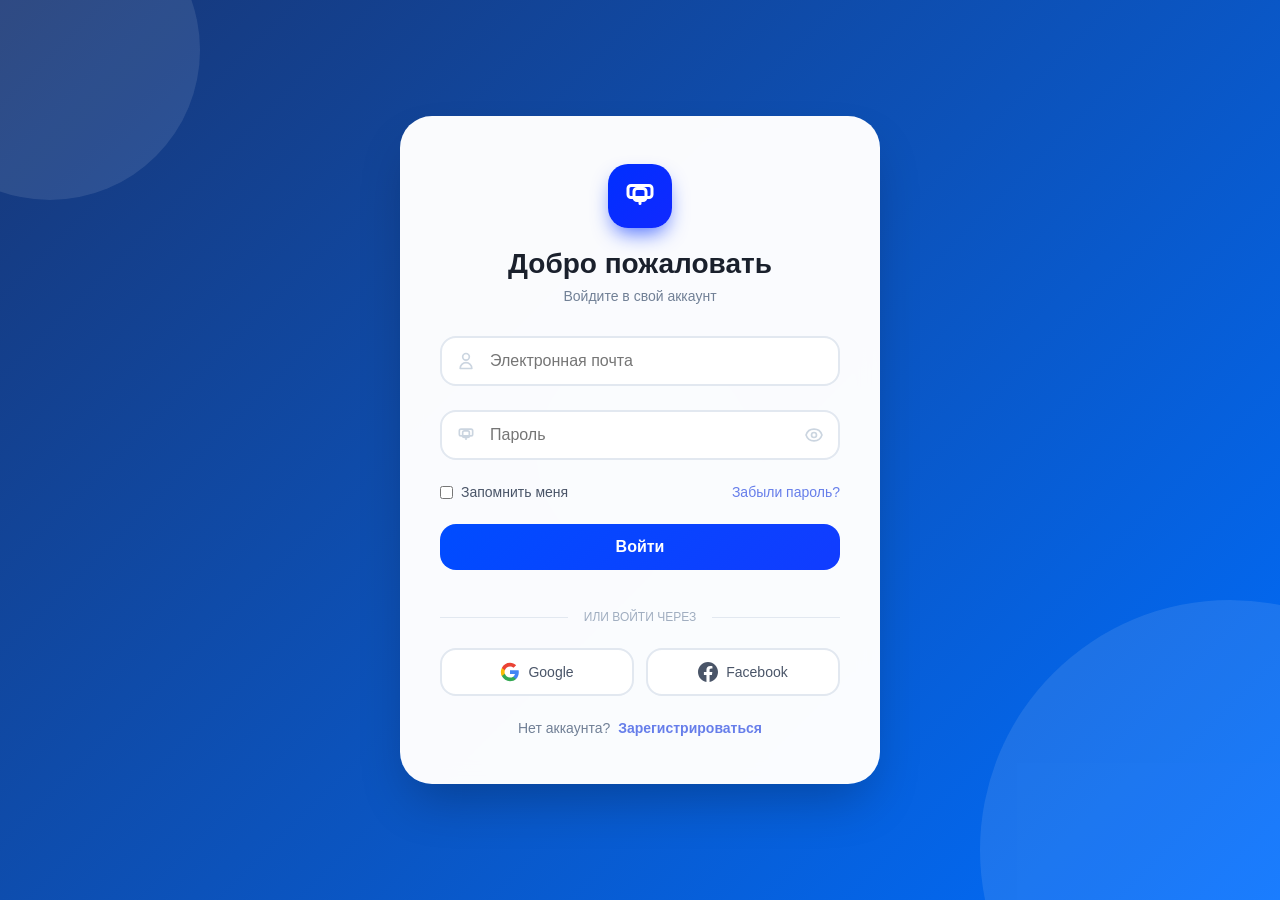
==== index.html @ f265ea42 "first commit" ====
<!DOCTYPE html>
<html lang="ru">
<head>
    <meta charset="UTF-8">
    <meta name="viewport" content="width=device-width, initial-scale=1.0, user-scalable=no">
    <title>Вход в личный кабинет | Клиентский портал</title>
    <style>
        * {
            margin: 0;
            padding: 0;
            box-sizing: border-box;
        }

        body {
            font-family: 'Inter', -apple-system, BlinkMacSystemFont, 'Segoe UI', Roboto, Oxygen, Ubuntu, sans-serif;
            background: linear-gradient(135deg, #183675 0%, #006eff 100%);
            min-height: 100vh;
            display: flex;
            align-items: center;
            justify-content: center;
            padding: 20px;
            position: relative;
        }

        .bg-shapes {
            position: fixed;
            top: 0;
            left: 0;
            width: 100%;
            height: 100%;
            overflow: hidden;
            z-index: 0;
        }

        .shape {
            position: absolute;
            background: rgba(255, 255, 255, 0.1);
            border-radius: 50%;
            animation: float 20s infinite ease-in-out;
        }

        .shape-1 {
            width: 300px;
            height: 300px;
            top: -100px;
            left: -100px;
            animation-delay: 0s;
        }

        .shape-2 {
            width: 500px;
            height: 500px;
            bottom: -200px;
            right: -200px;
            animation-delay: 5s;
        }

        .shape-3 {
            width: 200px;
            height: 200px;
            top: 50%;
            left: 50%;
            transform: translate(-50%, -50%);
            animation-delay: 2s;
        }

        @keyframes float {
            0%, 100% {
                transform: translateY(0) rotate(0deg);
            }
            50% {
                transform: translateY(-30px) rotate(10deg);
            }
        }

        .container {
            position: relative;
            z-index: 1;
            width: 100%;
            max-width: 480px;
        }

        .auth-card {
            background: rgba(255, 255, 255, 0.98);
            border-radius: 32px;
            padding: 48px 40px;
            box-shadow: 0 25px 50px -12px rgba(0, 0, 0, 0.25);
            backdrop-filter: blur(10px);
            transition: transform 0.3s ease;
        }

        .auth-card:hover {
            transform: translateY(-5px);
        }

        .logo {
            text-align: center;
            margin-bottom: 32px;
        }

        .logo-icon {
            width: 64px;
            height: 64px;
            background: linear-gradient(135deg, #002fff 0%, #1129ff 100%);
            border-radius: 20px;
            display: flex;
            align-items: center;
            justify-content: center;
            margin: 0 auto 20px;
            box-shadow: 0 10px 20px -5px rgba(17, 60, 255, 0.726);
        }

        .logo-icon svg {
            width: 36px;
            height: 36px;
            color: white;
        }

        h1 {
            font-size: 28px;
            font-weight: 700;
            color: #1a202c;
            margin-bottom: 8px;
        }

        .subtitle {
            color: #718096;
            font-size: 14px;
        }

        .form-group {
            margin-bottom: 24px;
        }

        .input-group {
            position: relative;
            display: flex;
            align-items: center;
        }

        .input-icon {
            position: absolute;
            left: 16px;
            display: flex;
            align-items: center;
            pointer-events: none;
        }

        .input-icon svg {
            width: 20px;
            height: 20px;
            color: #cbd5e0;
        }

        input {
            width: 100%;
            padding: 14px 16px 14px 48px;
            font-size: 16px;
            border: 2px solid #e2e8f0;
            border-radius: 16px;
            transition: all 0.3s ease;
            font-family: inherit;
            background: white;
        }

        input:focus {
            outline: none;
            border-color: #4265ff;
            box-shadow: 0 0 0 3px rgba(102, 126, 234, 0.1);
        }

        .password-wrapper {
            position: relative;
        }

        .toggle-password {
            position: absolute;
            right: 16px;
            top: 50%;
            transform: translateY(-50%);
            background: none;
            border: none;
            cursor: pointer;
            display: flex;
            align-items: center;
            padding: 0;
        }

        .toggle-password svg {
            width: 20px;
            height: 20px;
            color: #cbd5e0;
            transition: color 0.3s;
        }

        .toggle-password:hover svg {
            color: #667eea;
        }

        .form-options {
            display: flex;
            justify-content: space-between;
            align-items: center;
            margin-bottom: 24px;
            font-size: 14px;
        }

        .checkbox {
            display: flex;
            align-items: center;
            gap: 8px;
            cursor: pointer;
            color: #4a5568;
        }

        .checkbox input {
            width: auto;
            padding: 0;
            margin: 0;
        }

        .forgot-link {
            color: #667eea;
            text-decoration: none;
            font-weight: 500;
            transition: color 0.3s;
        }

        .forgot-link:hover {
            color: #0c08f5;
            text-decoration: underline;
        }

        .btn {
            width: 100%;
            padding: 14px;
            font-size: 16px;
            font-weight: 600;
            border: none;
            border-radius: 16px;
            cursor: pointer;
            transition: all 0.3s ease;
            font-family: inherit;
        }

        .btn-primary {
            background: linear-gradient(135deg, #004cff 0%, #113cff 100%);
            color: white;
            margin-bottom: 16px;
        }

        .btn-primary:hover {
            transform: translateY(-2px);
            box-shadow: 0 10px 20px -5px #006eff66;
        }

        .btn-primary:active {
            transform: translateY(0);
        }

        .btn-secondary {
            background: white;
            color: #4a5568;
            border: 2px solid #e2e8f0;
        }

        .btn-secondary:hover {
            border-color: #667eea;
            background: #f7fafc;
        }

        .divider {
            display: flex;
            align-items: center;
            text-align: center;
            margin: 24px 0;
        }

        .divider::before,
        .divider::after {
            content: '';
            flex: 1;
            border-bottom: 1px solid #e2e8f0;
        }

        .divider span {
            padding: 0 16px;
            color: #a0aec0;
            font-size: 12px;
            text-transform: uppercase;
        }

        .social-buttons {
            display: flex;
            gap: 12px;
            margin-bottom: 24px;
        }

        .social-btn {
            flex: 1;
            display: flex;
            align-items: center;
            justify-content: center;
            gap: 8px;
            padding: 12px;
            background: white;
            border: 2px solid #e2e8f0;
            border-radius: 16px;
            cursor: pointer;
            transition: all 0.3s;
            font-size: 14px;
            font-weight: 500;
            color: #4a5568;
        }

        .social-btn:hover {
            border-color: #667eea;
            background: #f7fafc;
            transform: translateY(-2px);
        }

        .social-btn svg {
            width: 20px;
            height: 20px;
        }

        .register-link {
            text-align: center;
            font-size: 14px;
            color: #718096;
        }

        .register-link a {
            color: #667eea;
            text-decoration: none;
            font-weight: 600;
            margin-left: 4px;
        }

        .register-link a:hover {
            text-decoration: underline;
        }

        .message {
            padding: 12px;
            border-radius: 12px;
            margin-bottom: 20px;
            font-size: 14px;
            display: none;
            align-items: center;
            gap: 8px;
        }

        .message.show {
            display: flex;
        }

        .message.error {
            background: #fed7d7;
            color: #c53030;
            border-left: 4px solid #c53030;
        }

        .message.success {
            background: #c6f6d5;
            color: #276749;
            border-left: 4px solid #276749;
        }

        .message.info {
            background: #bee3f8;
            color: #2c5282;
            border-left: 4px solid #2c5282;
        }

        .message svg {
            width: 20px;
            height: 20px;
            flex-shrink: 0;
        }

        .loading {
            display: inline-block;
            width: 20px;
            height: 20px;
            border: 2px solid rgba(255, 255, 255, 0.3);
            border-radius: 50%;
            border-top-color: white;
            animation: spin 0.6s linear infinite;
            margin-right: 8px;
        }

        @keyframes spin {
            to { transform: rotate(360deg); }
        }

        @media (max-width: 640px) {
            .auth-card {
                padding: 32px 24px;
            }
            h1 {
                font-size: 24px;
            }
            .social-buttons {
                flex-direction: column;
            }
        }
    </style>
</head>
<body>
    <div class="bg-shapes">
        <div class="shape shape-1"></div>
        <div class="shape shape-2"></div>
        <div class="shape shape-3"></div>
    </div>

    <div class="container">
        <div class="auth-card">
            <div class="logo">
                <div class="logo-icon">
                    <svg fill="none" stroke="currentColor" viewBox="0 0 24 24">
                        <path stroke-linecap="round" stroke-linejoin="round" stroke-width="2" d="M12 15v2m-6-4h12a2 2 0 002-2v-4a2 2 0 00-2-2H6a2 2 0 00-2 2v4a2 2 0 002 2zm10-2V9a2 2 0 00-2-2h-4a2 2 0 00-2 2v4a2 2 0 002 2h4a2 2 0 002-2z"/>
                    </svg>
                </div>
                <h1>Добро пожаловать</h1>
                <p class="subtitle">Войдите в свой аккаунт</p>
            </div>

            <div id="messageContainer"></div>

            <form id="loginForm" action="login.php" method="POST">
                <div class="form-group">
                    <div class="input-group">
                        <span class="input-icon">
                            <svg fill="none" stroke="currentColor" viewBox="0 0 24 24">
                                <path stroke-linecap="round" stroke-linejoin="round" stroke-width="2" d="M16 7a4 4 0 11-8 0 4 4 0 018 0zM12 14a7 7 0 00-7 7h14a7 7 0 00-7-7z"/>
                            </svg>
                        </span>
                        <input type="email" id="email" name="email" placeholder="Электронная почта" required autocomplete="email">
                    </div>
                </div>

                <div class="form-group">
                    <div class="input-group password-wrapper">
                        <span class="input-icon">
                            <svg fill="none" stroke="currentColor" viewBox="0 0 24 24">
                                <path stroke-linecap="round" stroke-linejoin="round" stroke-width="2" d="M12 15v2m-6-4h12a2 2 0 002-2v-4a2 2 0 00-2-2H6a2 2 0 00-2 2v4a2 2 0 002 2zm10-2V9a2 2 0 00-2-2h-4a2 2 0 00-2 2v4a2 2 0 002 2h4a2 2 0 002-2z"/>
                            </svg>
                        </span>
                        <input type="password" id="password" name="password" placeholder="Пароль" required autocomplete="current-password">
                        <button type="button" class="toggle-password" onclick="togglePassword()">
                            <svg fill="none" stroke="currentColor" viewBox="0 0 24 24">
                                <path stroke-linecap="round" stroke-linejoin="round" stroke-width="2" d="M15 12a3 3 0 11-6 0 3 3 0 016 0z"/>
                                <path stroke-linecap="round" stroke-linejoin="round" stroke-width="2" d="M2.458 12C3.732 7.943 7.523 5 12 5c4.478 0 8.268 2.943 9.542 7-1.274 4.057-5.064 7-9.542 7-4.477 0-8.268-2.943-9.542-7z"/>
                            </svg>
                        </button>
                    </div>
                </div>

                <div class="form-options">
                    <label class="checkbox">
                        <input type="checkbox" name="rememberMe" id="rememberMe"> Запомнить меня
                    </label>
                    <a href="#" class="forgot-link" id="forgotPassword">Забыли пароль?</a>
                </div>

                <button type="submit" class="btn btn-primary" id="submitBtn">Войти</button>
            </form>

            <div class="divider">
                <span>или войти через</span>
            </div>

            <div class="social-buttons">
                <button class="social-btn" onclick="socialLogin('google')">
                    <svg viewBox="0 0 24 24" fill="currentColor">
                        <path d="M22.56 12.25c0-.78-.07-1.53-.2-2.25H12v4.26h5.92c-.26 1.37-1.04 2.53-2.21 3.31v2.77h3.57c2.08-1.92 3.28-4.74 3.28-8.09z" fill="#4285F4"/>
                        <path d="M12 23c2.97 0 5.46-.98 7.28-2.66l-3.57-2.77c-.98.66-2.23 1.06-3.71 1.06-2.86 0-5.29-1.93-6.16-4.53H2.18v2.84C3.99 20.53 7.7 23 12 23z" fill="#34A853"/>
                        <path d="M5.84 14.09c-.22-.66-.35-1.36-.35-2.09s.13-1.43.35-2.09V7.07H2.18C1.43 8.55 1 10.22 1 12s.43 3.45 1.18 4.93l2.85-2.22.81-.62z" fill="#FBBC05"/>
                        <path d="M12 5.38c1.62 0 3.06.56 4.21 1.64l3.15-3.15C17.45 2.09 14.97 1 12 1 7.7 1 3.99 3.47 2.18 7.07l3.66 2.84c.87-2.6 3.3-4.53 6.16-4.53z" fill="#EA4335"/>
                    </svg>
                    Google
                </button>
                <button class="social-btn" onclick="socialLogin('facebook')">
                    <svg fill="currentColor" viewBox="0 0 24 24">
                        <path d="M24 12.07C24 5.41 18.63 0 12 0S0 5.41 0 12.07C0 18.1 4.39 23.1 10.13 24v-8.44H7.08v-3.49h3.05V9.41c0-3.02 1.79-4.69 4.53-4.69 1.31 0 2.68.24 2.68.24v2.96h-1.51c-1.49 0-1.95.93-1.95 1.88v2.26h3.32l-.53 3.49h-2.79V24C19.61 23.1 24 18.1 24 12.07z"/>
                    </svg>
                    Facebook
                </button>
            </div>

            <div class="register-link">
                Нет аккаунта?
                <a href="#" id="registerLink">Зарегистрироваться</a>
            </div>
        </div>
    </div>

    <script>
        function showMessage(message, type = 'error') {
            const container = document.getElementById('messageContainer');
            const messageDiv = document.createElement('div');
            messageDiv.className = `message ${type} show`;
            
            let icon = '';
            if (type === 'error') {
                icon = '<svg fill="none" stroke="currentColor" viewBox="0 0 24 24"><path stroke-linecap="round" stroke-linejoin="round" stroke-width="2" d="M12 8v4m0 4h.01M21 12a9 9 0 11-18 0 9 9 0 0118 0z"/></svg>';
            } else if (type === 'success') {
                icon = '<svg fill="none" stroke="currentColor" viewBox="0 0 24 24"><path stroke-linecap="round" stroke-linejoin="round" stroke-width="2" d="M9 12l2 2 4-4m6 2a9 9 0 11-18 0 9 9 0 0118 0z"/></svg>';
            } else {
                icon = '<svg fill="none" stroke="currentColor" viewBox="0 0 24 24"><path stroke-linecap="round" stroke-linejoin="round" stroke-width="2" d="M13 16h-1v-4h-1m1-4h.01M21 12a9 9 0 11-18 0 9 9 0 0118 0z"/></svg>';
            }
            
            messageDiv.innerHTML = `${icon}<span>${message}</span>`;
            
            const existingMessages = container.querySelectorAll('.message');
            existingMessages.forEach(msg => msg.remove());
            
            container.appendChild(messageDiv);
            
            setTimeout(() => {
                messageDiv.classList.remove('show');
                setTimeout(() => messageDiv.remove(), 300);
            }, 5000);
        }

        function togglePassword() {
            const passwordInput = document.getElementById('password');
            const toggleBtn = document.querySelector('.toggle-password');
            
            if (passwordInput.type === 'password') {
                passwordInput.type = 'text';
                toggleBtn.innerHTML = '<svg fill="none" stroke="currentColor" viewBox="0 0 24 24"><path stroke-linecap="round" stroke-linejoin="round" stroke-width="2" d="M13.875 18.825A10.05 10.05 0 0112 19c-4.478 0-8.268-2.943-9.543-7a9.97 9.97 0 011.563-3.029m5.858.908a3 3 0 114.243 4.243M9.878 9.878l4.242 4.242M9.88 9.88l-3.29-3.29m7.532 7.532l3.29 3.29M3 3l3.59 3.59m0 0A9.953 9.953 0 0112 5c4.478 0 8.268 2.943 9.543 7a10.025 10.025 0 01-4.132 5.411m0 0L21 21"/></svg>';
            } else {
                passwordInput.type = 'password';
                toggleBtn.innerHTML = '<svg fill="none" stroke="currentColor" viewBox="0 0 24 24"><path stroke-linecap="round" stroke-linejoin="round" stroke-width="2" d="M15 12a3 3 0 11-6 0 3 3 0 016 0z"/><path stroke-linecap="round" stroke-linejoin="round" stroke-width="2" d="M2.458 12C3.732 7.943 7.523 5 12 5c4.478 0 8.268 2.943 9.542 7-1.274 4.057-5.064 7-9.542 7-4.477 0-8.268-2.943-9.542-7z"/></svg>';
            }
        }

        function socialLogin(provider) {
            showMessage(`Вход через ${provider}...`, 'info');
            setTimeout(() => {
                window.location.href = `social_login.php?provider=${provider}`;
            }, 1000);
        }

        document.getElementById('forgotPassword').addEventListener('click', (e) => {
            e.preventDefault();
            const email = document.getElementById('email').value;
            if (email && email.includes('@')) {
                showMessage('Инструкции по восстановлению пароля отправлены на вашу почту', 'success');
            } else {
                showMessage('Введите email для восстановления пароля', 'error');
            }
        });

        document.getElementById('registerLink').addEventListener('click', (e) => {
            e.preventDefault();
            window.location.href = 'register.html';
        });

        // Обработка сообщений из URL (после редиректа с login.php)
        const urlParams = new URLSearchParams(window.location.search);
        const error = urlParams.get('error');
        const success = urlParams.get('success');
        
        if (error) {
            showMessage(decodeURIComponent(error), 'error');
        }
        if (success) {
            showMessage(decodeURIComponent(success), 'success');
            setTimeout(() => {
                window.location.href = 'dashboard.html';
            }, 1500);
        }
        
        // Автозаполнение для тестирования (удалить в production)
        // document.getElementById('email').value = 'client@example.com';
        // document.getElementById('password').value = 'securepassword';
    </script>
</body>
</html>
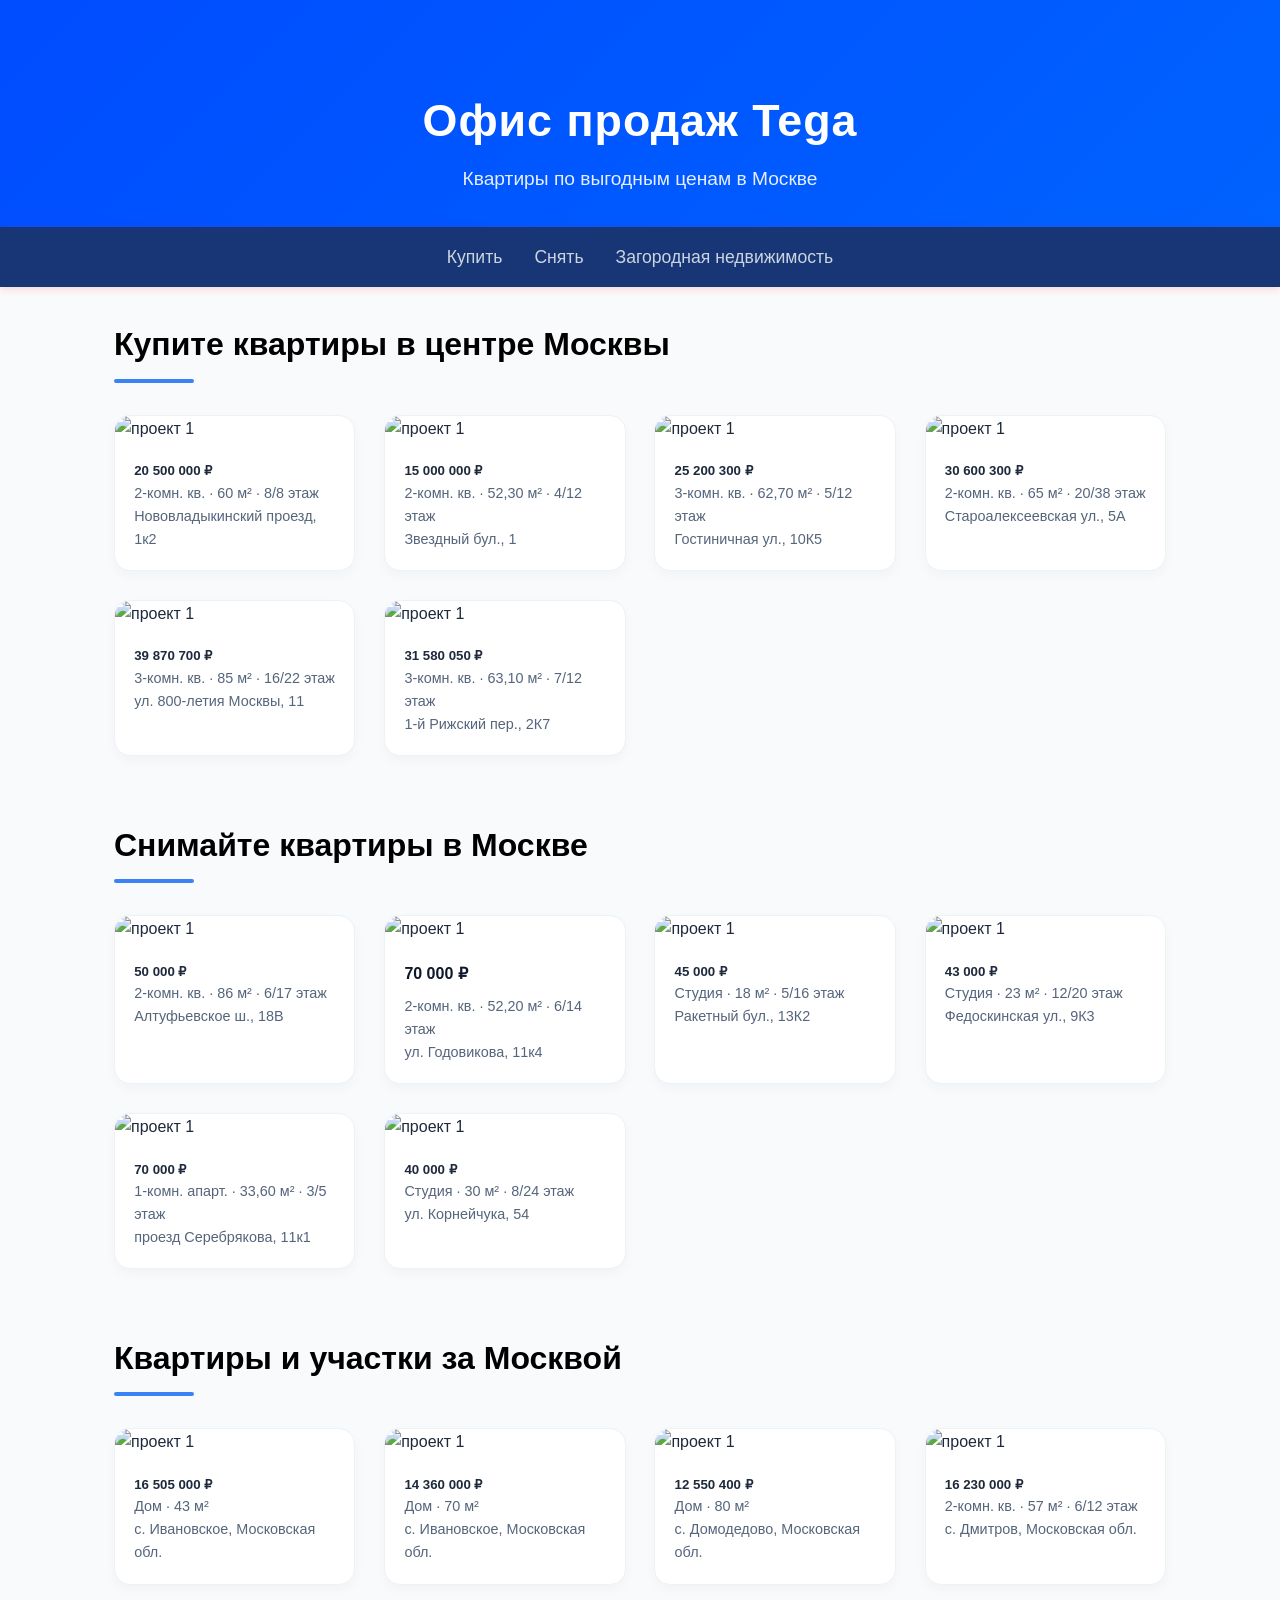
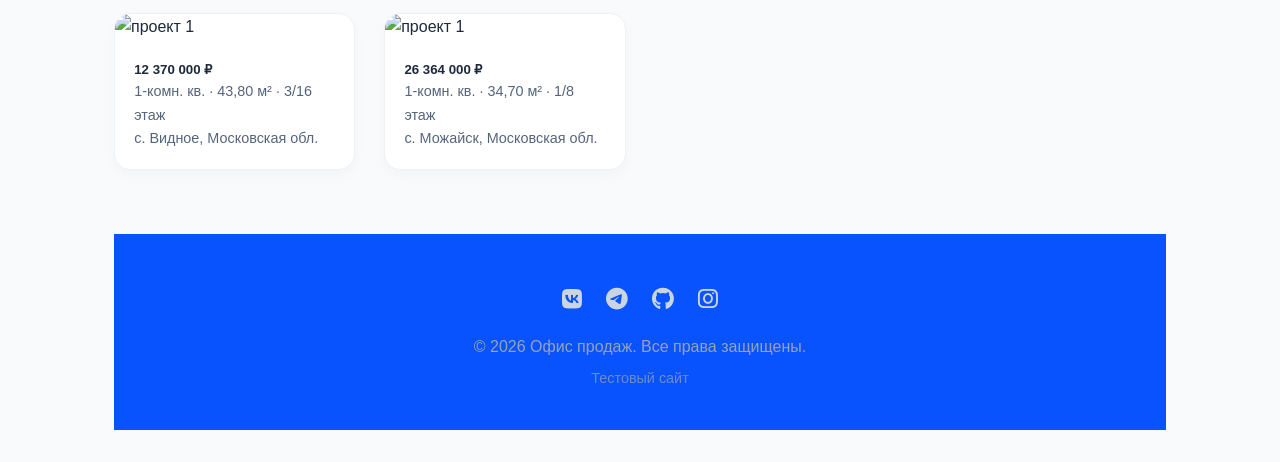
==== commit 7240d421: "main" ====
--- a/index.html
+++ b/index.html
@@ -2,581 +2,211 @@
 <html lang="ru">
 <head>
     <meta charset="UTF-8">
-    <meta name="viewport" content="width=device-width, initial-scale=1.0, user-scalable=no">
-    <title>Вход в личный кабинет | Клиентский портал</title>
-    <style>
-        * {
-            margin: 0;
-            padding: 0;
-            box-sizing: border-box;
-        }
-
-        body {
-            font-family: 'Inter', -apple-system, BlinkMacSystemFont, 'Segoe UI', Roboto, Oxygen, Ubuntu, sans-serif;
-            background: linear-gradient(135deg, #183675 0%, #006eff 100%);
-            min-height: 100vh;
-            display: flex;
-            align-items: center;
-            justify-content: center;
-            padding: 20px;
-            position: relative;
-        }
-
-        .bg-shapes {
-            position: fixed;
-            top: 0;
-            left: 0;
-            width: 100%;
-            height: 100%;
-            overflow: hidden;
-            z-index: 0;
-        }
-
-        .shape {
-            position: absolute;
-            background: rgba(255, 255, 255, 0.1);
-            border-radius: 50%;
-            animation: float 20s infinite ease-in-out;
-        }
-
-        .shape-1 {
-            width: 300px;
-            height: 300px;
-            top: -100px;
-            left: -100px;
-            animation-delay: 0s;
-        }
-
-        .shape-2 {
-            width: 500px;
-            height: 500px;
-            bottom: -200px;
-            right: -200px;
-            animation-delay: 5s;
-        }
-
-        .shape-3 {
-            width: 200px;
-            height: 200px;
-            top: 50%;
-            left: 50%;
-            transform: translate(-50%, -50%);
-            animation-delay: 2s;
-        }
-
-        @keyframes float {
-            0%, 100% {
-                transform: translateY(0) rotate(0deg);
-            }
-            50% {
-                transform: translateY(-30px) rotate(10deg);
-            }
-        }
-
-        .container {
-            position: relative;
-            z-index: 1;
-            width: 100%;
-            max-width: 480px;
-        }
-
-        .auth-card {
-            background: rgba(255, 255, 255, 0.98);
-            border-radius: 32px;
-            padding: 48px 40px;
-            box-shadow: 0 25px 50px -12px rgba(0, 0, 0, 0.25);
-            backdrop-filter: blur(10px);
-            transition: transform 0.3s ease;
-        }
-
-        .auth-card:hover {
-            transform: translateY(-5px);
-        }
-
-        .logo {
-            text-align: center;
-            margin-bottom: 32px;
-        }
-
-        .logo-icon {
-            width: 64px;
-            height: 64px;
-            background: linear-gradient(135deg, #002fff 0%, #1129ff 100%);
-            border-radius: 20px;
-            display: flex;
-            align-items: center;
-            justify-content: center;
-            margin: 0 auto 20px;
-            box-shadow: 0 10px 20px -5px rgba(17, 60, 255, 0.726);
-        }
-
-        .logo-icon svg {
-            width: 36px;
-            height: 36px;
-            color: white;
-        }
-
-        h1 {
-            font-size: 28px;
-            font-weight: 700;
-            color: #1a202c;
-            margin-bottom: 8px;
-        }
-
-        .subtitle {
-            color: #718096;
-            font-size: 14px;
-        }
-
-        .form-group {
-            margin-bottom: 24px;
-        }
-
-        .input-group {
-            position: relative;
-            display: flex;
-            align-items: center;
-        }
-
-        .input-icon {
-            position: absolute;
-            left: 16px;
-            display: flex;
-            align-items: center;
-            pointer-events: none;
-        }
-
-        .input-icon svg {
-            width: 20px;
-            height: 20px;
-            color: #cbd5e0;
-        }
-
-        input {
-            width: 100%;
-            padding: 14px 16px 14px 48px;
-            font-size: 16px;
-            border: 2px solid #e2e8f0;
-            border-radius: 16px;
-            transition: all 0.3s ease;
-            font-family: inherit;
-            background: white;
-        }
-
-        input:focus {
-            outline: none;
-            border-color: #4265ff;
-            box-shadow: 0 0 0 3px rgba(102, 126, 234, 0.1);
-        }
-
-        .password-wrapper {
-            position: relative;
-        }
-
-        .toggle-password {
-            position: absolute;
-            right: 16px;
-            top: 50%;
-            transform: translateY(-50%);
-            background: none;
-            border: none;
-            cursor: pointer;
-            display: flex;
-            align-items: center;
-            padding: 0;
-        }
-
-        .toggle-password svg {
-            width: 20px;
-            height: 20px;
-            color: #cbd5e0;
-            transition: color 0.3s;
-        }
-
-        .toggle-password:hover svg {
-            color: #667eea;
-        }
-
-        .form-options {
-            display: flex;
-            justify-content: space-between;
-            align-items: center;
-            margin-bottom: 24px;
-            font-size: 14px;
-        }
-
-        .checkbox {
-            display: flex;
-            align-items: center;
-            gap: 8px;
-            cursor: pointer;
-            color: #4a5568;
-        }
-
-        .checkbox input {
-            width: auto;
-            padding: 0;
-            margin: 0;
-        }
-
-        .forgot-link {
-            color: #667eea;
-            text-decoration: none;
-            font-weight: 500;
-            transition: color 0.3s;
-        }
-
-        .forgot-link:hover {
-            color: #0c08f5;
-            text-decoration: underline;
-        }
-
-        .btn {
-            width: 100%;
-            padding: 14px;
-            font-size: 16px;
-            font-weight: 600;
-            border: none;
-            border-radius: 16px;
-            cursor: pointer;
-            transition: all 0.3s ease;
-            font-family: inherit;
-        }
-
-        .btn-primary {
-            background: linear-gradient(135deg, #004cff 0%, #113cff 100%);
-            color: white;
-            margin-bottom: 16px;
-        }
-
-        .btn-primary:hover {
-            transform: translateY(-2px);
-            box-shadow: 0 10px 20px -5px #006eff66;
-        }
-
-        .btn-primary:active {
-            transform: translateY(0);
-        }
-
-        .btn-secondary {
-            background: white;
-            color: #4a5568;
-            border: 2px solid #e2e8f0;
-        }
-
-        .btn-secondary:hover {
-            border-color: #667eea;
-            background: #f7fafc;
-        }
-
-        .divider {
-            display: flex;
-            align-items: center;
-            text-align: center;
-            margin: 24px 0;
-        }
-
-        .divider::before,
-        .divider::after {
-            content: '';
-            flex: 1;
-            border-bottom: 1px solid #e2e8f0;
-        }
-
-        .divider span {
-            padding: 0 16px;
-            color: #a0aec0;
-            font-size: 12px;
-            text-transform: uppercase;
-        }
-
-        .social-buttons {
-            display: flex;
-            gap: 12px;
-            margin-bottom: 24px;
-        }
-
-        .social-btn {
-            flex: 1;
-            display: flex;
-            align-items: center;
-            justify-content: center;
-            gap: 8px;
-            padding: 12px;
-            background: white;
-            border: 2px solid #e2e8f0;
-            border-radius: 16px;
-            cursor: pointer;
-            transition: all 0.3s;
-            font-size: 14px;
-            font-weight: 500;
-            color: #4a5568;
-        }
-
-        .social-btn:hover {
-            border-color: #667eea;
-            background: #f7fafc;
-            transform: translateY(-2px);
-        }
-
-        .social-btn svg {
-            width: 20px;
-            height: 20px;
-        }
-
-        .register-link {
-            text-align: center;
-            font-size: 14px;
-            color: #718096;
-        }
-
-        .register-link a {
-            color: #667eea;
-            text-decoration: none;
-            font-weight: 600;
-            margin-left: 4px;
-        }
-
-        .register-link a:hover {
-            text-decoration: underline;
-        }
-
-        .message {
-            padding: 12px;
-            border-radius: 12px;
-            margin-bottom: 20px;
-            font-size: 14px;
-            display: none;
-            align-items: center;
-            gap: 8px;
-        }
-
-        .message.show {
-            display: flex;
-        }
-
-        .message.error {
-            background: #fed7d7;
-            color: #c53030;
-            border-left: 4px solid #c53030;
-        }
-
-        .message.success {
-            background: #c6f6d5;
-            color: #276749;
-            border-left: 4px solid #276749;
-        }
-
-        .message.info {
-            background: #bee3f8;
-            color: #2c5282;
-            border-left: 4px solid #2c5282;
-        }
-
-        .message svg {
-            width: 20px;
-            height: 20px;
-            flex-shrink: 0;
-        }
-
-        .loading {
-            display: inline-block;
-            width: 20px;
-            height: 20px;
-            border: 2px solid rgba(255, 255, 255, 0.3);
-            border-radius: 50%;
-            border-top-color: white;
-            animation: spin 0.6s linear infinite;
-            margin-right: 8px;
-        }
-
-        @keyframes spin {
-            to { transform: rotate(360deg); }
-        }
-
-        @media (max-width: 640px) {
-            .auth-card {
-                padding: 32px 24px;
-            }
-            h1 {
-                font-size: 24px;
-            }
-            .social-buttons {
-                flex-direction: column;
-            }
-        }
-    </style>
+    <meta name="viewport" content="width=device-width, initial-scale=1.0">
+    <title>Tega</title>
+    <!-- Подключение Font Awesome для иконок (опционально, но красиво) -->
+    <link rel="stylesheet" href="https://cdnjs.cloudflare.com/ajax/libs/font-awesome/6.0.0-beta3/css/all.min.css">
+    <link rel="stylesheet" href="static/style3.css">
 </head>
 <body>
-    <div class="bg-shapes">
-        <div class="shape shape-1"></div>
-        <div class="shape shape-2"></div>
-        <div class="shape shape-3"></div>
-    </div>
-
-    <div class="container">
-        <div class="auth-card">
-            <div class="logo">
-                <div class="logo-icon">
-                    <svg fill="none" stroke="currentColor" viewBox="0 0 24 24">
-                        <path stroke-linecap="round" stroke-linejoin="round" stroke-width="2" d="M12 15v2m-6-4h12a2 2 0 002-2v-4a2 2 0 00-2-2H6a2 2 0 00-2 2v4a2 2 0 002 2zm10-2V9a2 2 0 00-2-2h-4a2 2 0 00-2 2v4a2 2 0 002 2h4a2 2 0 002-2z"/>
-                    </svg>
-                </div>
-                <h1>Добро пожаловать</h1>
-                <p class="subtitle">Войдите в свой аккаунт</p>
+
+    <!-- ШАПКА -->
+    <header class="header">
+        <a href='login.html' class="custom-button">
+            Войти
+        </a>
+        <h1>Офис продаж Tega</h1>
+        <p>Квартиры по выгодным ценам в Москве</p>
+    </header>
+
+    <!-- НАВИГАЦИЯ -->
+    <nav class="navbar">
+        <ul>
+            <li><a href="#portfolio1">Купить</a></li>
+            <li><a href="#portfolio2">Снять</a></li>
+            <li><a href="#portfolio4">Загородная недвижимость</a></li>
+        </ul>
+    </nav>
+
+    <!-- ОСНОВНОЙ КОНТЕНТ -->
+    <main class="container">
+
+        <!-- Секция Портфолио -->
+        <section id="portfolio1" class="section">
+            <h2 class="section-title">Купите квартиры в центре Москвы</h2>
+            <div class="portfolio-grid">
+                <div class="portfolio-item">
+                        <img src="https://a0.muscache.com/im/pictures/f50d118f-2525-4841-9bb1-7396132b7037.jpg" alt="проект 1" style="    height: 180px;">
+                    <div class="portfolio-info">
+                        <h5>20 500 000 ₽</h5>
+                        <p>2-комн. кв. · 60 м² · 8/8 этаж <br> Нововладыкинский проезд, 1к2 </p>
+                    </div>
+                </div>
+                <div class="portfolio-item">
+                    <img src="https://avatars.mds.yandex.net/i?id=ded801e12077bd8d06db148cc59bad06_l-5287379-images-thumbs&n=13" alt="проект 1" style="    height: 180px;">
+                    <div class="portfolio-info">
+                        <h5>15 000 000 ₽</h5>
+                        <p>2-комн. кв. · 52,30 м² · 4/12 этаж <br> Звездный бул., 1 </p>
+                    </div>
+                </div>
+                <div class="portfolio-item">
+                    <img src="https://evropoly.com/wp-content/uploads/2016/05/Schober-Sapelli-4-1200x787.jpg"  alt="проект 1" style="    height: 180px;">
+                    <div class="portfolio-info">
+                        <h5>25 200 300 ₽</h5>
+                        <p>3-комн. кв. · 62,70 м² · 5/12 этаж <br> Гостиничная ул., 10К5</p>
+                    </div>
+                </div>
+                <div class="portfolio-item">
+                    <img src="https://www.loft2rent.ru/upload_data/2025/6646/upldXZw1Ll.jpeg.1200x800.jpg" alt="проект 1" style="    height: 180px;">
+                    <div class="portfolio-info">
+                        <h5>30 600 300 ₽</h5>
+                        <p>2-комн. кв. · 65 м² · 20/38 этаж <br> Староалексеевская ул., 5А </p>
+                    </div>
+                </div>
+                               <div class="portfolio-item">
+                    <img src="https://avatars.mds.yandex.net/i?id=0ae8debb8104c5cf7334f00b2de280b5_l-10608176-images-thumbs&n=13" alt="проект 1" style="    height: 180px;">
+                    <div class="portfolio-info">
+                        <h5>39 870 700 ₽</h5>
+                        <p>3-комн. кв. · 85 м² · 16/22 этаж <br> ул. 800-летия Москвы, 11 </p>
+                    </div>
+                </div>
+                                              <div class="portfolio-item">
+                    <img src="https://encrypted-tbn0.gstatic.com/images?q=tbn:ANd9GcTF-T74jx3kmUwYW8-MCx63ReB2WfSFxtdjpg&s" alt="проект 1" style="    height: 180px;">
+                    <div class="portfolio-info">
+                        <h5>31 580 050 ₽</h5>
+                        <p>3-комн. кв. · 63,10 м² · 7/12 этаж <br> 1-й Рижский пер., 2К7 </p>
+                    </div>
+                </div>
             </div>
-
-            <div id="messageContainer"></div>
-
-            <form id="loginForm" action="login.php" method="POST">
-                <div class="form-group">
-                    <div class="input-group">
-                        <span class="input-icon">
-                            <svg fill="none" stroke="currentColor" viewBox="0 0 24 24">
-                                <path stroke-linecap="round" stroke-linejoin="round" stroke-width="2" d="M16 7a4 4 0 11-8 0 4 4 0 018 0zM12 14a7 7 0 00-7 7h14a7 7 0 00-7-7z"/>
-                            </svg>
-                        </span>
-                        <input type="email" id="email" name="email" placeholder="Электронная почта" required autocomplete="email">
-                    </div>
-                </div>
-
-                <div class="form-group">
-                    <div class="input-group password-wrapper">
-                        <span class="input-icon">
-                            <svg fill="none" stroke="currentColor" viewBox="0 0 24 24">
-                                <path stroke-linecap="round" stroke-linejoin="round" stroke-width="2" d="M12 15v2m-6-4h12a2 2 0 002-2v-4a2 2 0 00-2-2H6a2 2 0 00-2 2v4a2 2 0 002 2zm10-2V9a2 2 0 00-2-2h-4a2 2 0 00-2 2v4a2 2 0 002 2h4a2 2 0 002-2z"/>
-                            </svg>
-                        </span>
-                        <input type="password" id="password" name="password" placeholder="Пароль" required autocomplete="current-password">
-                        <button type="button" class="toggle-password" onclick="togglePassword()">
-                            <svg fill="none" stroke="currentColor" viewBox="0 0 24 24">
-                                <path stroke-linecap="round" stroke-linejoin="round" stroke-width="2" d="M15 12a3 3 0 11-6 0 3 3 0 016 0z"/>
-                                <path stroke-linecap="round" stroke-linejoin="round" stroke-width="2" d="M2.458 12C3.732 7.943 7.523 5 12 5c4.478 0 8.268 2.943 9.542 7-1.274 4.057-5.064 7-9.542 7-4.477 0-8.268-2.943-9.542-7z"/>
-                            </svg>
-                        </button>
-                    </div>
-                </div>
-
-                <div class="form-options">
-                    <label class="checkbox">
-                        <input type="checkbox" name="rememberMe" id="rememberMe"> Запомнить меня
-                    </label>
-                    <a href="#" class="forgot-link" id="forgotPassword">Забыли пароль?</a>
-                </div>
-
-                <button type="submit" class="btn btn-primary" id="submitBtn">Войти</button>
-            </form>
-
-            <div class="divider">
-                <span>или войти через</span>
+        </section>
+        <!-- Секция Портфолио -->
+        <section id="portfolio2" class="section">
+            <h2 class="section-title">Снимайте квартиры в Москве</h2>
+            <div class="portfolio-grid">
+                <div class="portfolio-item">
+                        <img src="https://media.kvartirka.com/s3/thumbs/flat/0/233/233496/4529464_w936h624.jpg" alt="проект 1" style="    height: 180px;">
+                    <div class="portfolio-info">
+                        <h5>50 000 ₽</h5>
+                        <p>2-комн. кв. · 86 м² · 6/17 этаж <br> Алтуфьевское ш., 18В </p>
+                    </div>
+                </div>
+                <div class="portfolio-item">
+                    <img src="https://cdn0.divan.ru/img/v1/cGCTLE8qbp6Q4t8ZcigHK-EYN7s3AahtqWOSnE9vpJM/rs:fit:1920:1440:0:0/g:ce:0:0/bg:ffffff/q:85/czM6Ly9kaXZhbi9ja2VkaXRvci93aWtpLWFydGljbGUvMzI4NS82NThlN2Y5YTE1YmQ3LmpwZw.jpg" alt="проект 1" style="    height: 180px;">
+                    <div class="portfolio-info">
+                        <h4>70 000 ₽</h4>
+                        <p>2-комн. кв. · 52,20 м² · 6/14 этаж <br> ул. Годовикова, 11к4 </p>
+                    </div>
+                </div>
+                <div class="portfolio-item">
+                    <img src="https://attaches.1001tur.ru/hotels/gallery/458495/64961698049164.jpg" alt="проект 1" style="    height: 180px;">
+                    <div class="portfolio-info">
+                        <h5>45 000 ₽</h5>
+                        <p>Студия · 18 м² · 5/16 этаж <br> Ракетный бул., 13К2 </p>
+                    </div>
+                </div>
+                <div class="portfolio-item">
+                    <img src="https://avatars.mds.yandex.net/i?id=8b538d14791d61ba599bd08f679be779914f7243-4707222-images-thumbs&n=13" alt="проект 1" style="    height: 180px;">
+                    <div class="portfolio-info">
+                        <h5>43 000 ₽</h5>
+                        <p>Студия · 23 м² · 12/20 этаж <br> Федоскинская ул., 9К3 </p>
+                    </div>
+                </div>
+                               <div class="portfolio-item">
+                    <img src="https://avatars.mds.yandex.net/get-altay/754546/2a0000018d4b1bbd2f4854f58ecba1bf36a7/XL" alt="проект 1" style="    height: 180px;">
+                    <div class="portfolio-info">
+                        <h5>70 000 ₽</h5>
+                        <p>1-комн. апарт. · 33,60 м² · 3/5 этаж <br> проезд Серебрякова, 11к1 </p>
+                    </div>
+                </div>
+                                              <div class="portfolio-item">
+                    <img src="https://alutur.com/hotel/photo?t/x500/extranet/65/b8/65b832d22de903794f5c49986d2c4cb70de7eb52.jpeg" alt="проект 1" style="    height: 180px;">
+                    <div class="portfolio-info">
+                        <h5>40 000 ₽</h5>
+                        <p>Студия · 30 м² · 8/24 этаж <br> ул. Корнейчука, 54 </p>
+                    </div>
+                </div>
             </div>
-
-            <div class="social-buttons">
-                <button class="social-btn" onclick="socialLogin('google')">
-                    <svg viewBox="0 0 24 24" fill="currentColor">
-                        <path d="M22.56 12.25c0-.78-.07-1.53-.2-2.25H12v4.26h5.92c-.26 1.37-1.04 2.53-2.21 3.31v2.77h3.57c2.08-1.92 3.28-4.74 3.28-8.09z" fill="#4285F4"/>
-                        <path d="M12 23c2.97 0 5.46-.98 7.28-2.66l-3.57-2.77c-.98.66-2.23 1.06-3.71 1.06-2.86 0-5.29-1.93-6.16-4.53H2.18v2.84C3.99 20.53 7.7 23 12 23z" fill="#34A853"/>
-                        <path d="M5.84 14.09c-.22-.66-.35-1.36-.35-2.09s.13-1.43.35-2.09V7.07H2.18C1.43 8.55 1 10.22 1 12s.43 3.45 1.18 4.93l2.85-2.22.81-.62z" fill="#FBBC05"/>
-                        <path d="M12 5.38c1.62 0 3.06.56 4.21 1.64l3.15-3.15C17.45 2.09 14.97 1 12 1 7.7 1 3.99 3.47 2.18 7.07l3.66 2.84c.87-2.6 3.3-4.53 6.16-4.53z" fill="#EA4335"/>
-                    </svg>
-                    Google
-                </button>
-                <button class="social-btn" onclick="socialLogin('facebook')">
-                    <svg fill="currentColor" viewBox="0 0 24 24">
-                        <path d="M24 12.07C24 5.41 18.63 0 12 0S0 5.41 0 12.07C0 18.1 4.39 23.1 10.13 24v-8.44H7.08v-3.49h3.05V9.41c0-3.02 1.79-4.69 4.53-4.69 1.31 0 2.68.24 2.68.24v2.96h-1.51c-1.49 0-1.95.93-1.95 1.88v2.26h3.32l-.53 3.49h-2.79V24C19.61 23.1 24 18.1 24 12.07z"/>
-                    </svg>
-                    Facebook
-                </button>
+        </section>
+
+        <!-- Секция Портфолио -->
+        <section id="portfolio4" class="section">
+            <h2 class="section-title">Квартиры и участки за Москвой</h2>
+            <div class="portfolio-grid">
+                <div class="portfolio-item">
+                        <img src="https://img.dmclk.ru/c960x640q80/vitrina/99/a7/99a7bdf39202209450e4e10942457ffaac0b99e2.jpg" alt="проект 1" style="    height: 180px;">
+                    <div class="portfolio-info">
+                        <h5>16 505 000 ₽</h5>
+                        <p>Дом · 43 м² <br> с. Ивановское, Московская обл.</p>
+                    </div>
+                </div>
+                <div class="portfolio-item">
+                    <img src="https://countryside.cdn-cian.ru/images/1564617600/9dfaaefd-5a3b-4727-bb20-39805f9d0626-gallery-thumb-v1.jpe" alt="проект 1" style="    height: 180px;">
+                    <div class="portfolio-info">
+                        <h5>14 360 000 ₽</h5>
+                        <p>Дом · 70 м² <br> с. Ивановское, Московская обл.</p>
+                    </div>
+                </div>
+                <div class="portfolio-item">
+                    <img src="https://encrypted-tbn0.gstatic.com/images?q=tbn:ANd9GcRc6WZNbDicnOT7VgcChgwmQpeQQYZ7WDYrew&s" alt="проект 1" style="    height: 180px;">
+                    <div class="portfolio-info">
+                        <h5>12 550 400 ₽</h5>
+                        <p>Дом · 80 м² <br> с. Домодедово, Московская обл.</p>
+                    </div>
+                </div>
+                <div class="portfolio-item">
+                    <img src="https://img.dmclk.ru/vitrina/owner/9f/e6/9fe68bd72e104aaaae2a9e9707a4ad5d.jpg" alt="проект 1" style="    height: 180px;">
+                    <div class="portfolio-info">
+                        <h5>16 230 000 ₽</h5>
+                        <p>2-комн. кв. · 57 м² · 6/12 этаж <br> с. Дмитров, Московская обл.</p>
+                    </div>
+                </div>
+                               <div class="portfolio-item">
+                    <img src="https://img.dmclk.ru/vitrina/owner/12/7a/127abebe6cc146c8add3982a31a03d9e.jpg" alt="проект 1" style="    height: 180px;">
+                    <div class="portfolio-info">
+                        <h5>12 370 000 ₽</h5>
+                        <p>1-комн. кв. · 43,80 м² · 3/16 этаж <br> с. Видное, Московская обл.</p>
+                    </div>
+                </div>
+                                              <div class="portfolio-item">
+                    <img src="https://f4.mirkvartir.me/journal/custom/be1c774d-cd3c-43ed-bbfa-54d5bcf4257e.jpg" alt="проект 1" style="    height: 180px;">
+                    <div class="portfolio-info">
+                        <h5>26 364 000 ₽</h5>
+                        <p>1-комн. кв. · 34,70 м² · 1/8 этаж <br> с. Можайск, Московская обл.</p>
+                    </div>
+                </div>
             </div>
-
-            <div class="register-link">
-                Нет аккаунта?
-                <a href="#" id="registerLink">Зарегистрироваться</a>
-            </div>
+        </section>
+
+    <!-- ПОДВАЛ -->
+    <footer class="footer">
+        <div class="social-links">
+<a href="#"><i class="fab fa-vk"></i></a>
+            <a href="#"><i class="fab fa-telegram"></i></a>
+            <a href="#"><i class="fab fa-github"></i></a>
+            <a href="#"><i class="fab fa-instagram"></i></a>
         </div>
-    </div>
-
+        <p>© 2026 Офис продаж. Все права защищены.</p>
+        <p style="font-size: 0.9rem; opacity:0.7;">Тестовый сайт</p>
+    </footer>
+
+    <!-- Плавный скролл для навигации (простой js) -->
     <script>
-        function showMessage(message, type = 'error') {
-            const container = document.getElementById('messageContainer');
-            const messageDiv = document.createElement('div');
-            messageDiv.className = `message ${type} show`;
-            
-            let icon = '';
-            if (type === 'error') {
-                icon = '<svg fill="none" stroke="currentColor" viewBox="0 0 24 24"><path stroke-linecap="round" stroke-linejoin="round" stroke-width="2" d="M12 8v4m0 4h.01M21 12a9 9 0 11-18 0 9 9 0 0118 0z"/></svg>';
-            } else if (type === 'success') {
-                icon = '<svg fill="none" stroke="currentColor" viewBox="0 0 24 24"><path stroke-linecap="round" stroke-linejoin="round" stroke-width="2" d="M9 12l2 2 4-4m6 2a9 9 0 11-18 0 9 9 0 0118 0z"/></svg>';
-            } else {
-                icon = '<svg fill="none" stroke="currentColor" viewBox="0 0 24 24"><path stroke-linecap="round" stroke-linejoin="round" stroke-width="2" d="M13 16h-1v-4h-1m1-4h.01M21 12a9 9 0 11-18 0 9 9 0 0118 0z"/></svg>';
-            }
-            
-            messageDiv.innerHTML = `${icon}<span>${message}</span>`;
-            
-            const existingMessages = container.querySelectorAll('.message');
-            existingMessages.forEach(msg => msg.remove());
-            
-            container.appendChild(messageDiv);
-            
-            setTimeout(() => {
-                messageDiv.classList.remove('show');
-                setTimeout(() => messageDiv.remove(), 300);
-            }, 5000);
-        }
-
-        function togglePassword() {
-            const passwordInput = document.getElementById('password');
-            const toggleBtn = document.querySelector('.toggle-password');
-            
-            if (passwordInput.type === 'password') {
-                passwordInput.type = 'text';
-                toggleBtn.innerHTML = '<svg fill="none" stroke="currentColor" viewBox="0 0 24 24"><path stroke-linecap="round" stroke-linejoin="round" stroke-width="2" d="M13.875 18.825A10.05 10.05 0 0112 19c-4.478 0-8.268-2.943-9.543-7a9.97 9.97 0 011.563-3.029m5.858.908a3 3 0 114.243 4.243M9.878 9.878l4.242 4.242M9.88 9.88l-3.29-3.29m7.532 7.532l3.29 3.29M3 3l3.59 3.59m0 0A9.953 9.953 0 0112 5c4.478 0 8.268 2.943 9.543 7a10.025 10.025 0 01-4.132 5.411m0 0L21 21"/></svg>';
-            } else {
-                passwordInput.type = 'password';
-                toggleBtn.innerHTML = '<svg fill="none" stroke="currentColor" viewBox="0 0 24 24"><path stroke-linecap="round" stroke-linejoin="round" stroke-width="2" d="M15 12a3 3 0 11-6 0 3 3 0 016 0z"/><path stroke-linecap="round" stroke-linejoin="round" stroke-width="2" d="M2.458 12C3.732 7.943 7.523 5 12 5c4.478 0 8.268 2.943 9.542 7-1.274 4.057-5.064 7-9.542 7-4.477 0-8.268-2.943-9.542-7z"/></svg>';
-            }
-        }
-
-        function socialLogin(provider) {
-            showMessage(`Вход через ${provider}...`, 'info');
-            setTimeout(() => {
-                window.location.href = `social_login.php?provider=${provider}`;
-            }, 1000);
-        }
-
-        document.getElementById('forgotPassword').addEventListener('click', (e) => {
-            e.preventDefault();
-            const email = document.getElementById('email').value;
-            if (email && email.includes('@')) {
-                showMessage('Инструкции по восстановлению пароля отправлены на вашу почту', 'success');
-            } else {
-                showMessage('Введите email для восстановления пароля', 'error');
-            }
-        });
-
-        document.getElementById('registerLink').addEventListener('click', (e) => {
-            e.preventDefault();
-            window.location.href = 'register.html';
-        });
-
-        // Обработка сообщений из URL (после редиректа с login.php)
-        const urlParams = new URLSearchParams(window.location.search);
-        const error = urlParams.get('error');
-        const success = urlParams.get('success');
-        
-        if (error) {
-            showMessage(decodeURIComponent(error), 'error');
-        }
-        if (success) {
-            showMessage(decodeURIComponent(success), 'success');
-            setTimeout(() => {
-                window.location.href = 'dashboard.html';
-            }, 1500);
-        }
-        
-        // Автозаполнение для тестирования (удалить в production)
-        // document.getElementById('email').value = 'client@example.com';
-        // document.getElementById('password').value = 'securepassword';
+        (function() {
+            const navLinks = document.querySelectorAll('.navbar a');
+            navLinks.forEach(link => {
+                link.addEventListener('click', function(e) {
+                    e.preventDefault();
+                    const targetId = this.getAttribute('href').substring(1); // убираем #
+                    const targetSection = document.getElementById(targetId);
+                    if (targetSection) {
+                        targetSection.scrollIntoView({
+                            behavior: 'smooth',
+                            block: 'start'
+                        });
+                    }
+                });
+            });
+        })();
     </script>
-</body>
+    </body>
 </html>
--- a/static/style3.css
+++ b/static/style3.css
@@ -0,0 +1,228 @@
+* {
+    margin: 0;
+    padding: 0;
+    box-sizing: border-box;
+    font-family: 'Segoe UI', Tahoma, Geneva, Verdana, sans-serif;
+}
+
+body {
+    background-color: #f9fafc;
+    color: #1e293b;
+    line-height: 1.6;
+}
+
+/* Шапка */
+.custom-button {
+    display: inline-block;
+    margin-left: 40cm;
+    padding: 12px 32px;
+    background: #183675;
+    color: rgb(255, 255, 255);
+    justify-content: space-between;
+    align-items: left;
+    min-height: 1vh;
+    font-size: 18px;
+    font-weight: 600;
+    border-radius: 50px;
+    text-decoration:  none;
+    transition: all 0,3 ease;
+    border: none;
+    cursor: pointer;
+    box-shadow: 0 4px 6px rgba(0, 0, 0, 0.1);
+}
+.custom-button:hover{
+    background: #004cff;
+    transform: translate(-2px);
+    box-shadow: 0 6px 12px rgba(0, 0, 0, 0.15);
+}
+.custom-button:active {
+    transform: translate(1px);
+}
+.header {
+    background: linear-gradient(135deg, #004cff, #0062ff);
+    color: white;
+    padding: 2rem 0;
+    text-align: center;
+    box-shadow: 0 4px 10px rgba(0,0,0,0.2);
+}
+
+.header h1 {
+    font-size: 2.8rem;
+    letter-spacing: 1px;
+    margin-bottom: 0.5rem;
+}
+
+.header p {
+    font-size: 1.2rem;
+    opacity: 0.9;
+}
+
+/* Навигация */
+.navbar {
+    background-color: #183675;
+    padding: 1rem 0;
+    position: sticky;
+    top: 0;
+    z-index: 100;
+    box-shadow: 0 2px 8px rgba(255, 36, 36, 0.171);
+}
+
+.navbar ul {
+    list-style: none;
+    display: flex;
+    justify-content: center;
+    flex-wrap: wrap;
+    gap: 2rem;
+}
+
+.navbar a {
+    color: #cbd5e1;
+    text-decoration: none;
+    font-weight: 500;
+    font-size: 1.1rem;
+    transition: 0.3s;
+    padding: 0.5rem 0;
+    border-bottom: 2px solid transparent;
+}
+
+.navbar a:hover {
+    color: white;
+    border-bottom-color: #3b82f6;
+}
+
+/* Основной контейнер */
+.container {
+    max-width: 1100px;
+    margin: 0 auto;
+    padding: 2rem 1.5rem;
+}
+
+/* Разделы */
+.section {
+    margin-bottom: 4rem;
+    scroll-margin-top: 70px; /* для плавной навигации */
+}
+
+.section-title {
+    font-size: 2rem;
+    margin-bottom: 2rem;
+    color: #000000;
+    position: relative;
+    padding-bottom: 0.75rem;
+}
+
+.section-title::after {
+    content: '';
+    position: absolute;
+    left: 0;
+    bottom: 0;
+    width: 80px;
+    height: 4px;
+    background: #3b82f6;
+    border-radius: 2px;
+}
+
+/* Портфолио */
+.portfolio-grid {
+    display: grid;
+    grid-template-columns: repeat(auto-fit, minmax(240px, 1fr));
+    gap: 1.8rem;
+}
+
+.portfolio-item {
+    background: white;
+    border-radius: 16px;
+    overflow: hidden;
+    box-shadow: 0 5px 12px rgba(0,0,0,0.03);
+    transition: 0.3s;
+    border: 1px solid #edf2f7;
+}
+
+.portfolio-item:hover {
+    box-shadow: 0 12px 24px rgba(0,0,0,0.08);
+    transform: scale(1.02);
+}
+
+.portfolio-img {
+    height: 180px;
+    background-color: #d9e2ef;
+    display: flex;
+    align-items: center;
+    justify-content: center;
+    color: #3b5a8c;
+    font-weight: 500;
+    background-image: linear-gradient(45deg, #cbd5e1 25%, #e9edf2 25%);
+    background-size: 30px 30px;
+}
+
+.portfolio-info {
+    padding: 1.2rem;
+}
+
+.portfolio-info h4 {
+    margin-bottom: 0.5rem;
+    color: #0f172a;
+}
+
+.portfolio-info p {
+    color: #55657b;
+    font-size: 0.9rem;
+}
+
+/* Подвал */
+.footer {
+    background-color: #0953ff;
+    color: #94a3b8;
+    text-align: center;
+    padding: 2rem 0;
+    margin-top: 3rem;
+}
+
+.footer p {
+    margin-bottom: 0.5rem;
+}
+
+.social-links {
+    display: flex;
+    justify-content: center;
+    gap: 1.5rem;
+    margin: 1rem 0;
+}
+
+.social-links a {
+    color: #cbd5e1;
+    font-size: 1.4rem;
+    transition: 0.3s;
+}
+
+.social-links a:hover {
+    color: #3b82f6;
+    transform: translateY(-3px);
+}
+
+/* Адаптив */
+@media (max-width: 600px) {
+    .header h1 {
+        font-size: 2.2rem;
+    }
+
+    .navbar ul {
+        gap: 1rem;
+    }
+
+    .navbar a {
+        font-size: 0.95rem;
+    }
+
+    .hero-text h2 {
+        font-size: 1.8rem;
+    }
+
+    .section-title {
+        font-size: 1.8rem;
+    }
+
+    .contact-flex {
+        padding: 1.5rem;
+    }
+}
